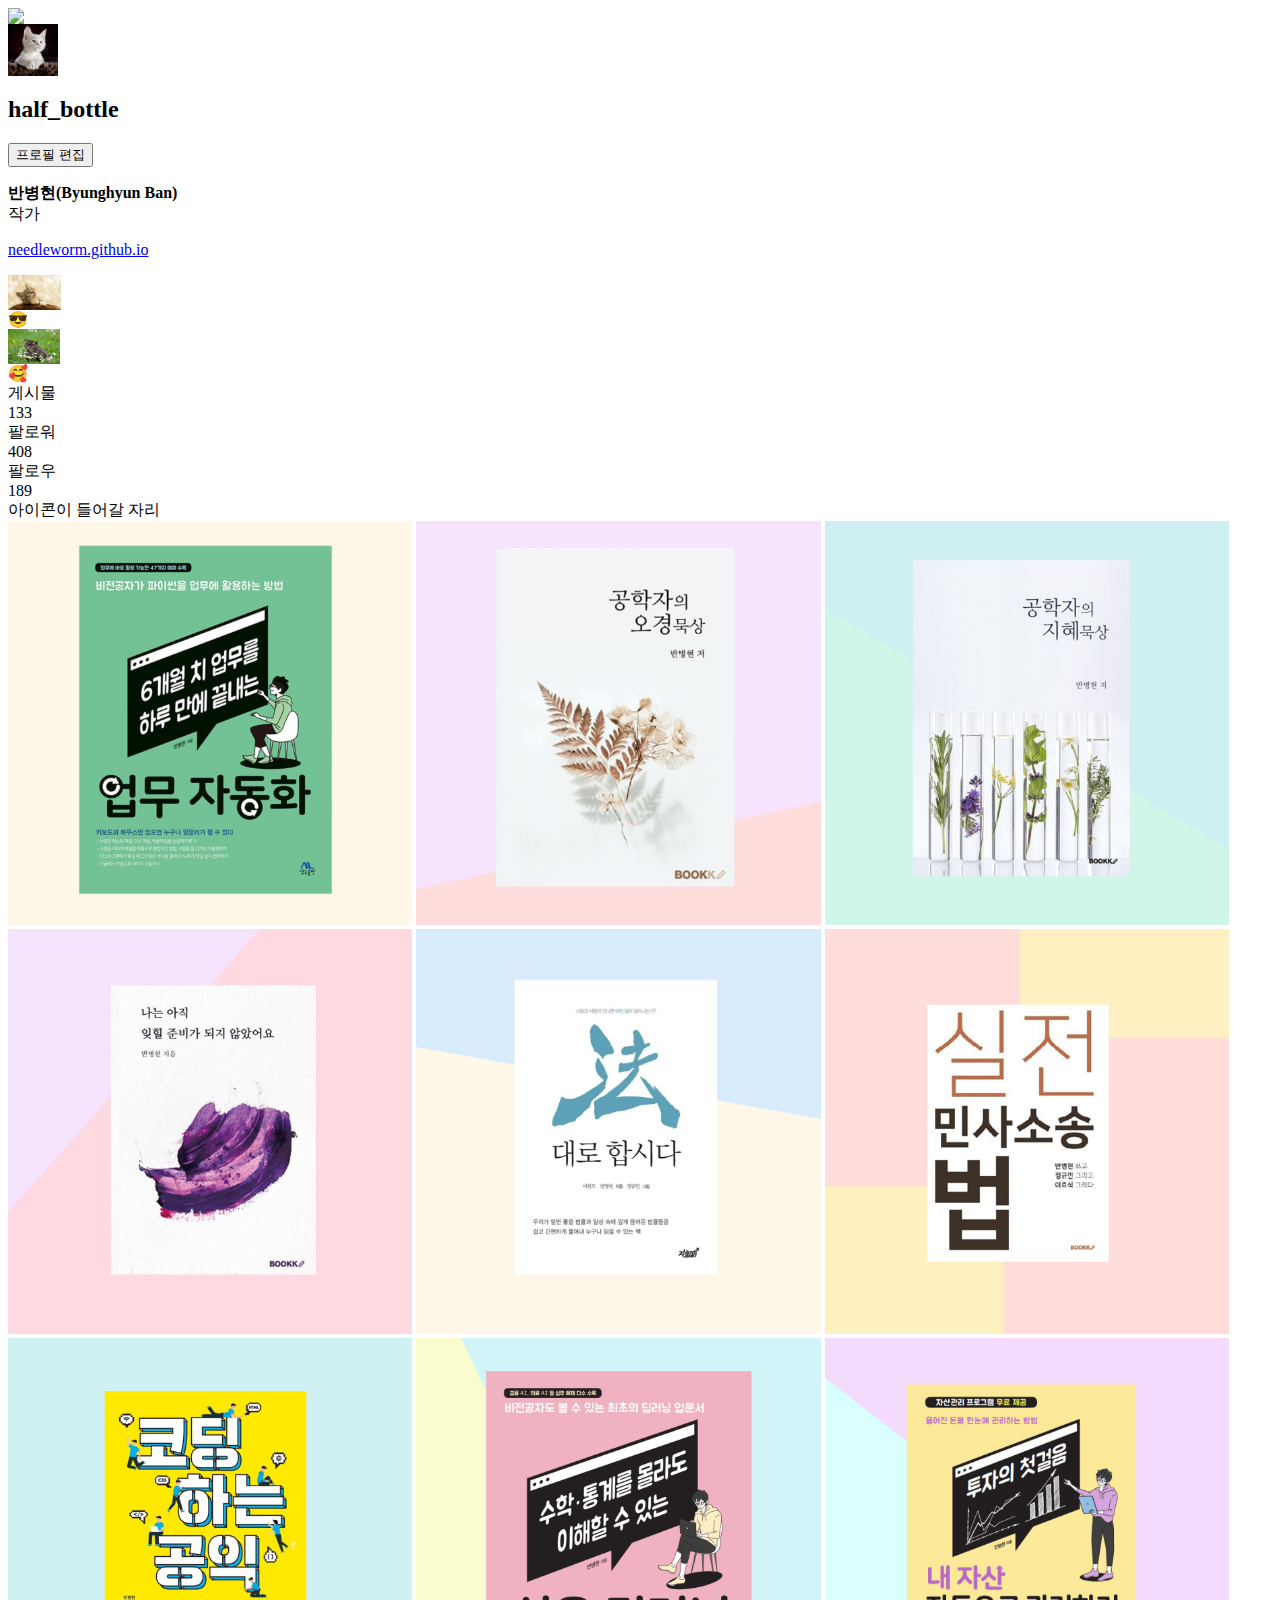
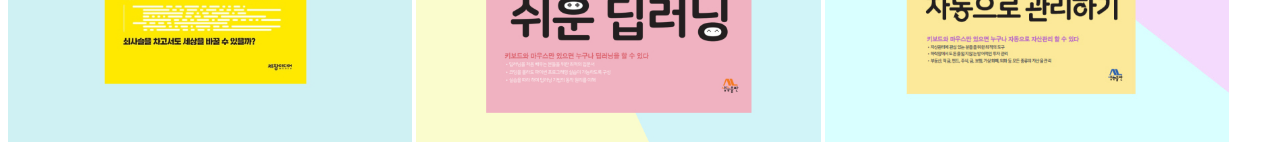
==== index.html @ 42fc406e "ver 1.0 html 뼈대" ====
<html>
 <head></head>
  <body>
    <img src="https://www.instagram.com/static/images/web/mobile_nav_type_logo.png/735145cfe0a4.png"/>
     <div>
    <img src="image/profile.jpg" width="50px"/>
      <div>
    <h2>half_bottle</h2>
    <button>프로필 편집</button>
      </div>
     </div> 
     <div>
    <p>
        <strong>
        반병현(Byunghyun Ban)
        </strong><br/>
        작가
    </p>
    <p>
    <a href="https://needleworm.github.io">
    needleworm.github.io
    </a>
    </p>
     </div>  
     <div>
     <div>
      <div> 
      <img src="image/hl 1.jpg" height="35px"/>
      </div>
      <div>
        😎
      </div>
    </div>
    <div>
      <div>
      <img src="image/hl 2.jpg" height="35px"/>
    </div>
     <div>
      🥰
    </div>
   </div>
   </div>
    <div>
    게시물<br/>
    133
    </div>
    <div>
    팔로워<br/>
    408
    </div>
    <div>
    팔로우<br/>
    189
    </div>
    </div>
     <div>아이콘이 들어갈 자리</div>
     <div>
      <img src="image/thumbnails/1.jpg" width="32%"/>
      <img src="image/thumbnails/2.jpg" width="32%"/>
      <img src="image/thumbnails/3.jpg" width="32%"/>
      <img src="image/thumbnails/4.jpg" width="32%"/>
      <img src="image/thumbnails/5.jpg" width="32%"/>
      <img src="image/thumbnails/6.jpg" width="32%"/>
      <img src="image/thumbnails/7.jpg" width="32%"/>
      <img src="image/thumbnails/8.jpg" width="32%"/>
      <img src="image/thumbnails/9.jpg" width="32%"/>
     </div>
  </body>
</html>
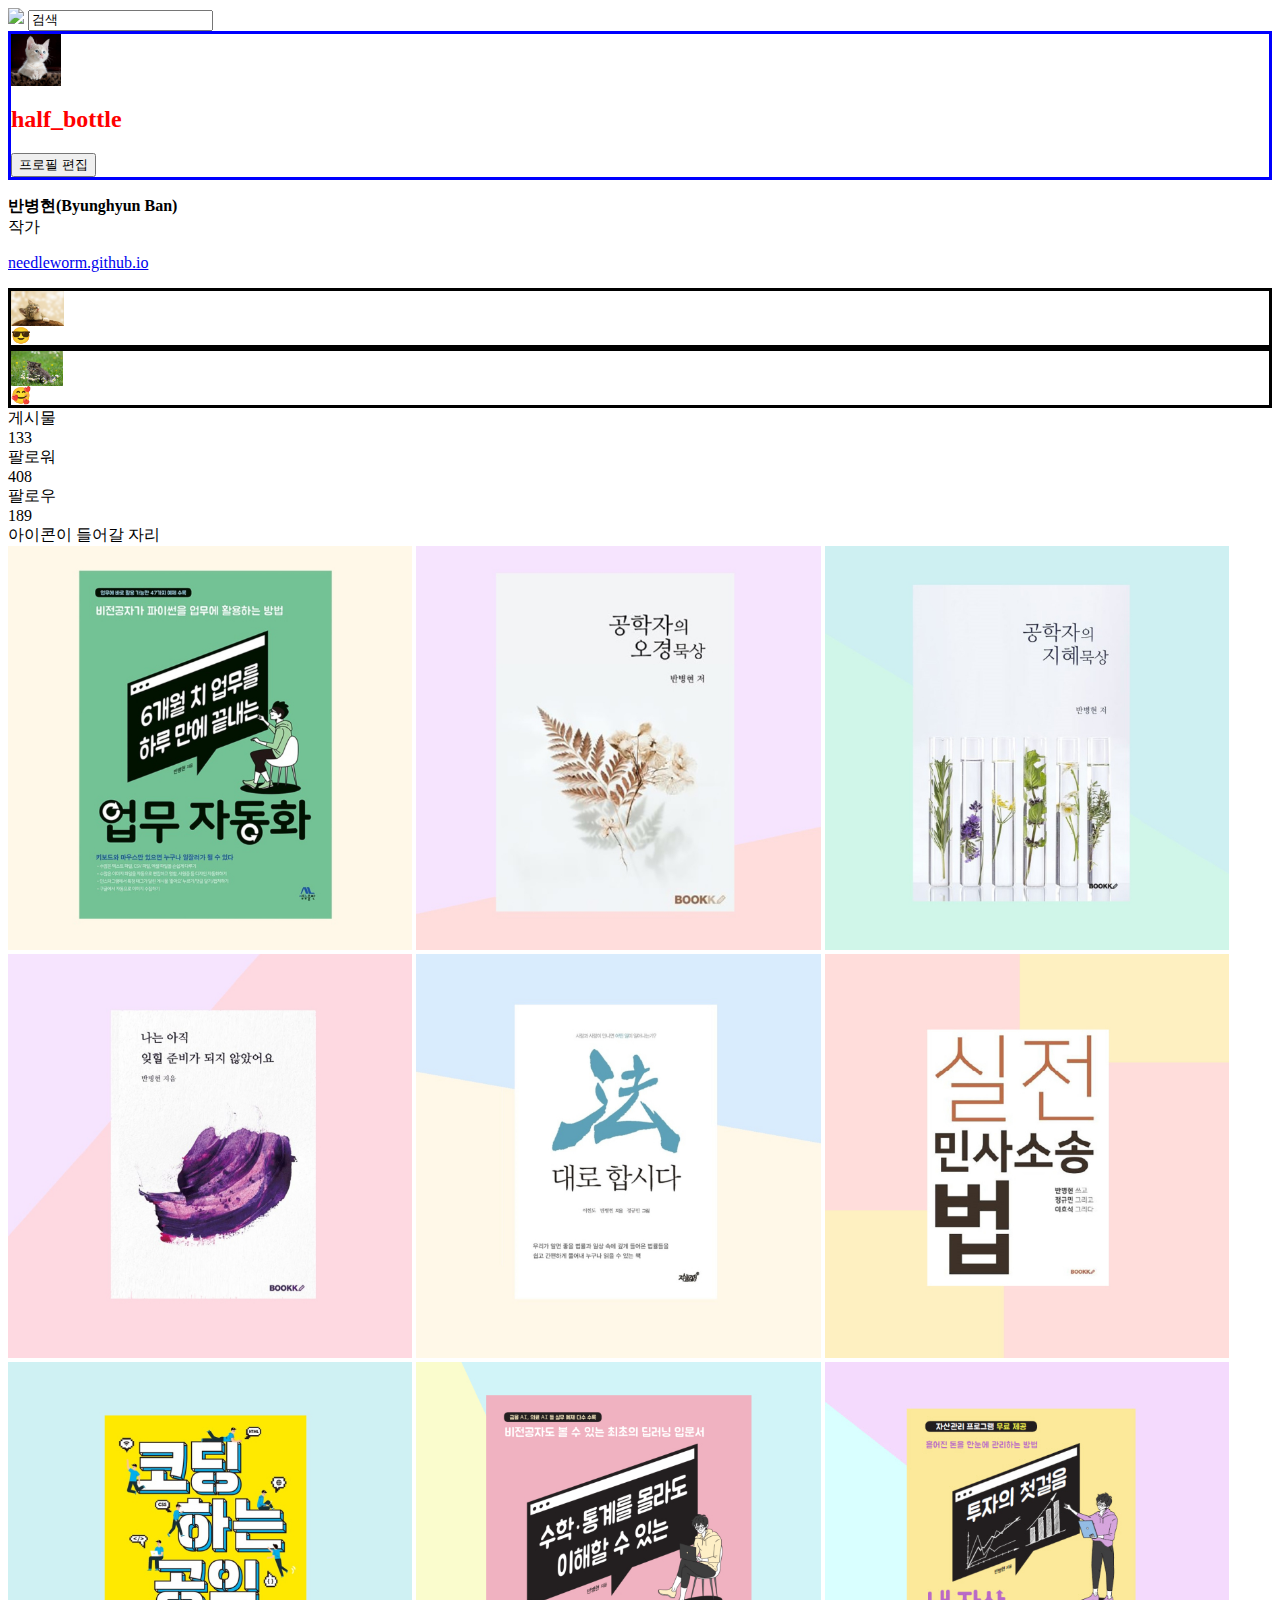
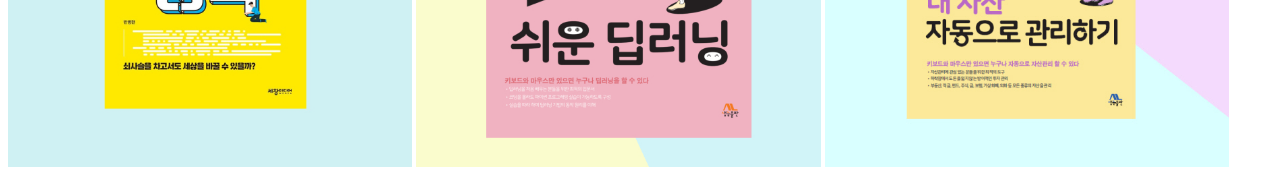
==== commit 70d08719: "style.css 추가" ====
--- a/index.html
+++ b/index.html
@@ -1,8 +1,13 @@
 <html>
- <head></head>
+ <head>
+  <link href="style.css" rel="stylesheet">
+ </head>
   <body>
+    <div>
     <img src="https://www.instagram.com/static/images/web/mobile_nav_type_logo.png/735145cfe0a4.png"/>
-     <div>
+    <input type="search" value="검색"/>
+  </div>
+    <div id="profile">
     <img src="image/profile.jpg" width="50px"/>
       <div>
     <h2>half_bottle</h2>
@@ -23,7 +28,7 @@
     </p>
      </div>  
      <div>
-     <div>
+     <div class="highlight">
       <div> 
       <img src="image/hl 1.jpg" height="35px"/>
       </div>
@@ -31,7 +36,7 @@
         😎
       </div>
     </div>
-    <div>
+    <div class="highlight">
       <div>
       <img src="image/hl 2.jpg" height="35px"/>
     </div>
--- a/style.css
+++ b/style.css
@@ -0,0 +1,9 @@
+h2{
+    color: red;
+  }
+ .highlight{
+    border:solid;
+} #profile{
+          border:solid;
+          border-color:blue;
+        }
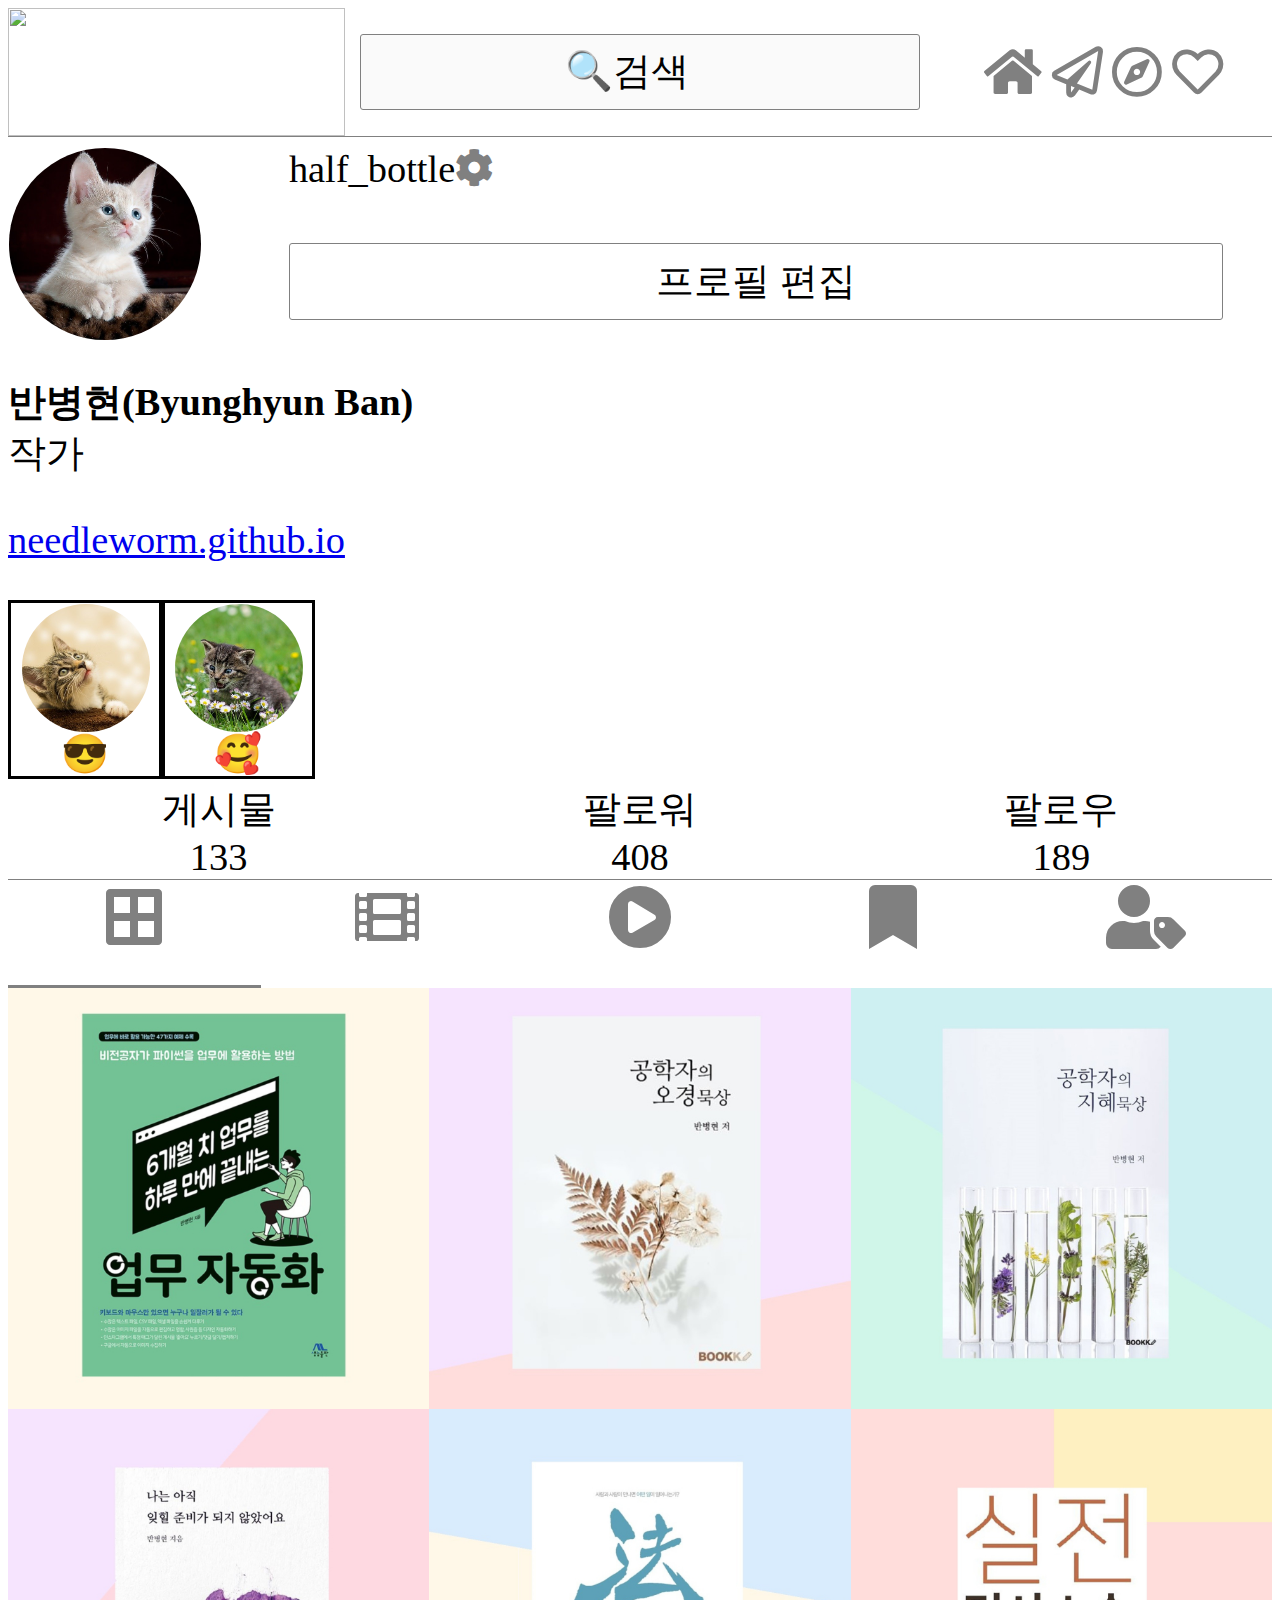
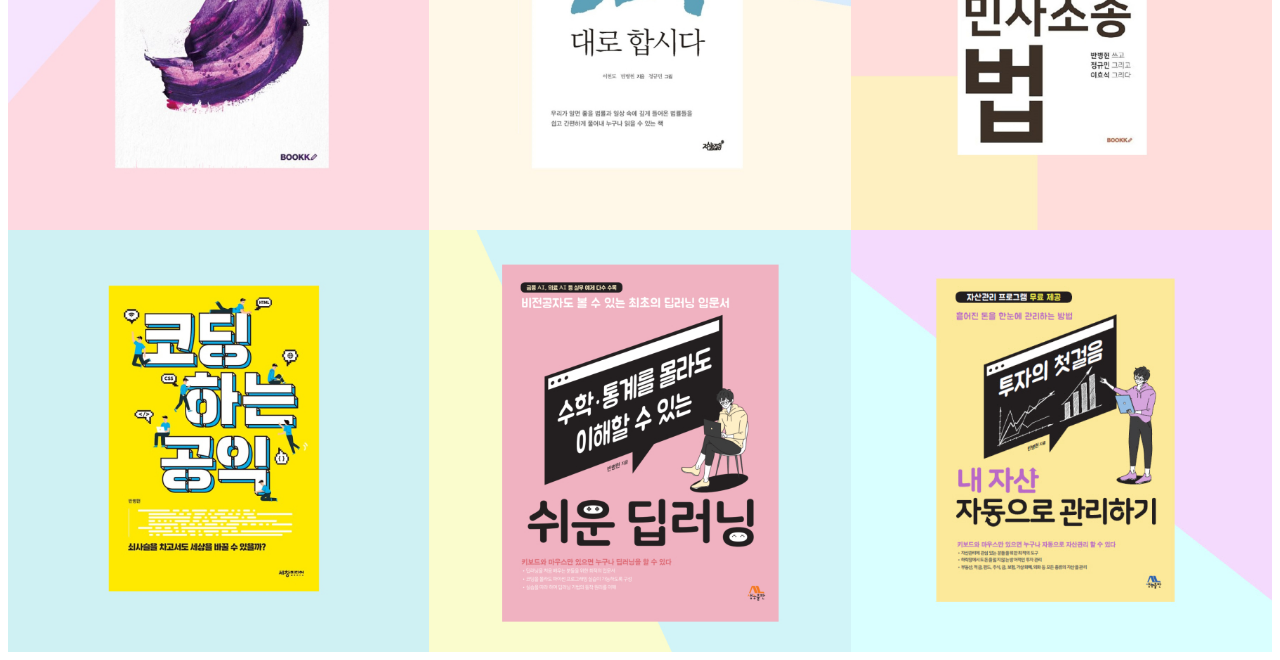
==== commit aed60717: "반응형 웹 페이지" ====
--- a/index.html
+++ b/index.html
@@ -1,16 +1,24 @@
 <html>
  <head>
   <link href="style.css" rel="stylesheet">
+  <link href="https://pro.fontawesome.com/releases/v5.10.0/css/all.css" rel="stylesheet"/>
  </head>
   <body>
-    <div>
+    <div id="top">
     <img src="https://www.instagram.com/static/images/web/mobile_nav_type_logo.png/735145cfe0a4.png"/>
-    <input type="search" value="검색"/>
+    <input type="search" value="🔍검색"/>
+    <div><i class="fas fa-home"></i>
+         <i class="far fa-paper-plane"></i>
+         <i class="far fa-compass"></i>
+         <i class="far fa-heart"></i>
+        </div>
   </div>
     <div id="profile">
-    <img src="image/profile.jpg" width="50px"/>
-      <div>
-    <h2>half_bottle</h2>
+    <div id="profile_pic">
+    <img class="circle_pic" src="image/profile.jpg" />
+    </div>
+      <div id="profile_info">
+    <div id="">half_bottle<i class="fas fa-cog"></i></div>
     <button>프로필 편집</button>
       </div>
      </div> 
@@ -27,48 +35,72 @@
     </a>
     </p>
      </div>  
-     <div>
+     <div id ="highlight_area">
      <div class="highlight">
-      <div> 
-      <img src="image/hl 1.jpg" height="35px"/>
+      <div class="highlight_pic"> 
+      <img class="circle_pic" src="image/hl 1.jpg"/>
       </div>
       <div>
         😎
       </div>
     </div>
     <div class="highlight">
-      <div>
-      <img src="image/hl 2.jpg" height="35px"/>
+      <div class="highlight_pic">
+      <img class="circle_pic" src="image/hl 2.jpg"/>
     </div>
      <div>
       🥰
     </div>
    </div>
+   <div></div>
    </div>
-    <div>
+   <div id="stat_bar">
+    <div class="stat">
     게시물<br/>
     133
     </div>
-    <div>
+    <div class="stat">
     팔로워<br/>
     408
     </div>
-    <div>
+    <div class="stat">
     팔로우<br/>
     189
     </div>
     </div>
-     <div>아이콘이 들어갈 자리</div>
+     <div id="sub_icons">
+      <div class="selected">
+        <i class="fas fa-border-all"></i>
+      </div>  
+      <div>
+        <i class="fas fa-film"></i>
+      </div>  
+      <div>
+        <i class="fas fa-play-circle"></i>
+      </div>  
+      <div>
+        <i class="fas fa-bookmark"></i>
+      </div> 
+      <div>
+        <i class="fas fa-user-tag"></i>
+      </div>  
+     </div>
      <div>
-      <img src="image/thumbnails/1.jpg" width="32%"/>
-      <img src="image/thumbnails/2.jpg" width="32%"/>
-      <img src="image/thumbnails/3.jpg" width="32%"/>
-      <img src="image/thumbnails/4.jpg" width="32%"/>
-      <img src="image/thumbnails/5.jpg" width="32%"/>
-      <img src="image/thumbnails/6.jpg" width="32%"/>
-      <img src="image/thumbnails/7.jpg" width="32%"/>
-      <img src="image/thumbnails/8.jpg" width="32%"/>
-      <img src="image/thumbnails/9.jpg" width="32%"/>
+     <div class="thumbnail_grid">
+      <img src="image/thumbnails/1.jpg" class="thumbnail"/>
+      <img src="image/thumbnails/2.jpg" class="thumbnail"/>
+      <img src="image/thumbnails/3.jpg" class="thumbnail"/>
      </div>
+     <div class="thumbnail_grid">
+      <img src="image/thumbnails/4.jpg" class="thumbnail"/>
+      <img src="image/thumbnails/5.jpg" class="thumbnail"/>
+      <img src="image/thumbnails/6.jpg" class="thumbnail"/>
+     </div>
+     <div class="thumbnail_grid">
+      <img src="image/thumbnails/7.jpg" class="thumbnail"/>
+      <img src="image/thumbnails/8.jpg" class="thumbnail"/>
+      <img src="image/thumbnails/9.jpg" class="thumbnail"/>
+     </div>
+    </div>
   </body>
 </html>--- a/style.css
+++ b/style.css
@@ -1,9 +1,149 @@
-h2{
-    color: red;
-  }
- .highlight{
+body{
+  font-size: 3vw;
+}
+.highlight{
     border:solid;
-} #profile{
-          border:solid;
-          border-color:blue;
-        }
+}
+.thumbnail_grid{
+    display:grid;
+    grid-template-columns: 1fr 1fr 1fr;
+}        
+
+.thumbnail{
+  width:100%;
+}
+
+#stat_bar{
+  display:grid;
+  grid-template-columns:1fr 1fr 1fr;
+
+  border-top: 1fr solid gray;
+  border-bottom: 1px solid gray;
+
+  margin-bottom: 5px;
+  margin-top:5px;
+}
+
+.stat{
+    text-align:center;
+}
+
+.circle_pic{
+    border: solid white 1px;
+    border-radius: 50%;
+
+    width:100%;
+    height:100%;
+    object-fit: cover;
+    }
+#profile_pic{
+    width: 15vw;
+    height: 15vw;
+}
+
+.highlight_pic{
+  width:10vw;
+  height: 10vw;
+
+  margin-left: auto;
+  margin-right: auto;
+}
+
+#highlight_area{
+  display:grid;
+  grid-template-columns: 12vw 12vw 1fr;
+}
+
+.highlight{
+  text-align:center;
+}
+
+#profile{
+  display:grid;
+  grid-template-columns: 1fr 3.5fr;
+}
+
+#profile_info{
+  display:grid;
+  grid-template-rows: 1fr 1fr;
+  height: 15vw;
+}
+
+#id{
+  font-size: 6vw;
+  font-weight: 100;
+}
+
+button{
+  height:80%;
+  width:95%;
+
+  font-size:3vw;
+  background-color:white;
+  border: solid gray 1px;
+  border-radius:3px;
+}
+
+#top{
+  display:grid;
+  grid-template-columns: 4fr 7fr 4fr;
+  height:10vw;
+  min-height: 10vw;
+  border-bottom:solid gray 0.1px;
+  margin-bottom: 10px;
+}
+
+#top img{
+     margin-left: auto;
+     margin-right: auto;
+     
+    height: 100%;
+    object-fit: contain;
+}
+
+#top input{
+   height: 60%;
+   width: 95%;
+
+   margin-left: auto;
+   margin-right: auto;
+   margin-top:auto;
+   margin-bottom: auto;
+
+   text-align: center;
+   background-color: rgb(250, 250, 250);
+
+   border: solid gray 1px;
+   border-radius: 3px;
+
+   font-size: 3vw;
+   font-weight: 100;
+}
+i{
+  color:gray;
+}
+
+#top i{
+  font-size:4vw;
+}
+
+#top div{
+  text-align:center;
+  padding-top:3vw;
+}
+
+#sub_icons{
+  display: grid;
+  grid-template-columns: 1fr 1fr 1fr 1fr 1fr;
+
+  text-align: center;
+  font-size: 5vw;
+
+  height: 8vw;
+}
+
+.selected{
+  border-bottom: solid gray 3px;
+}
+
+
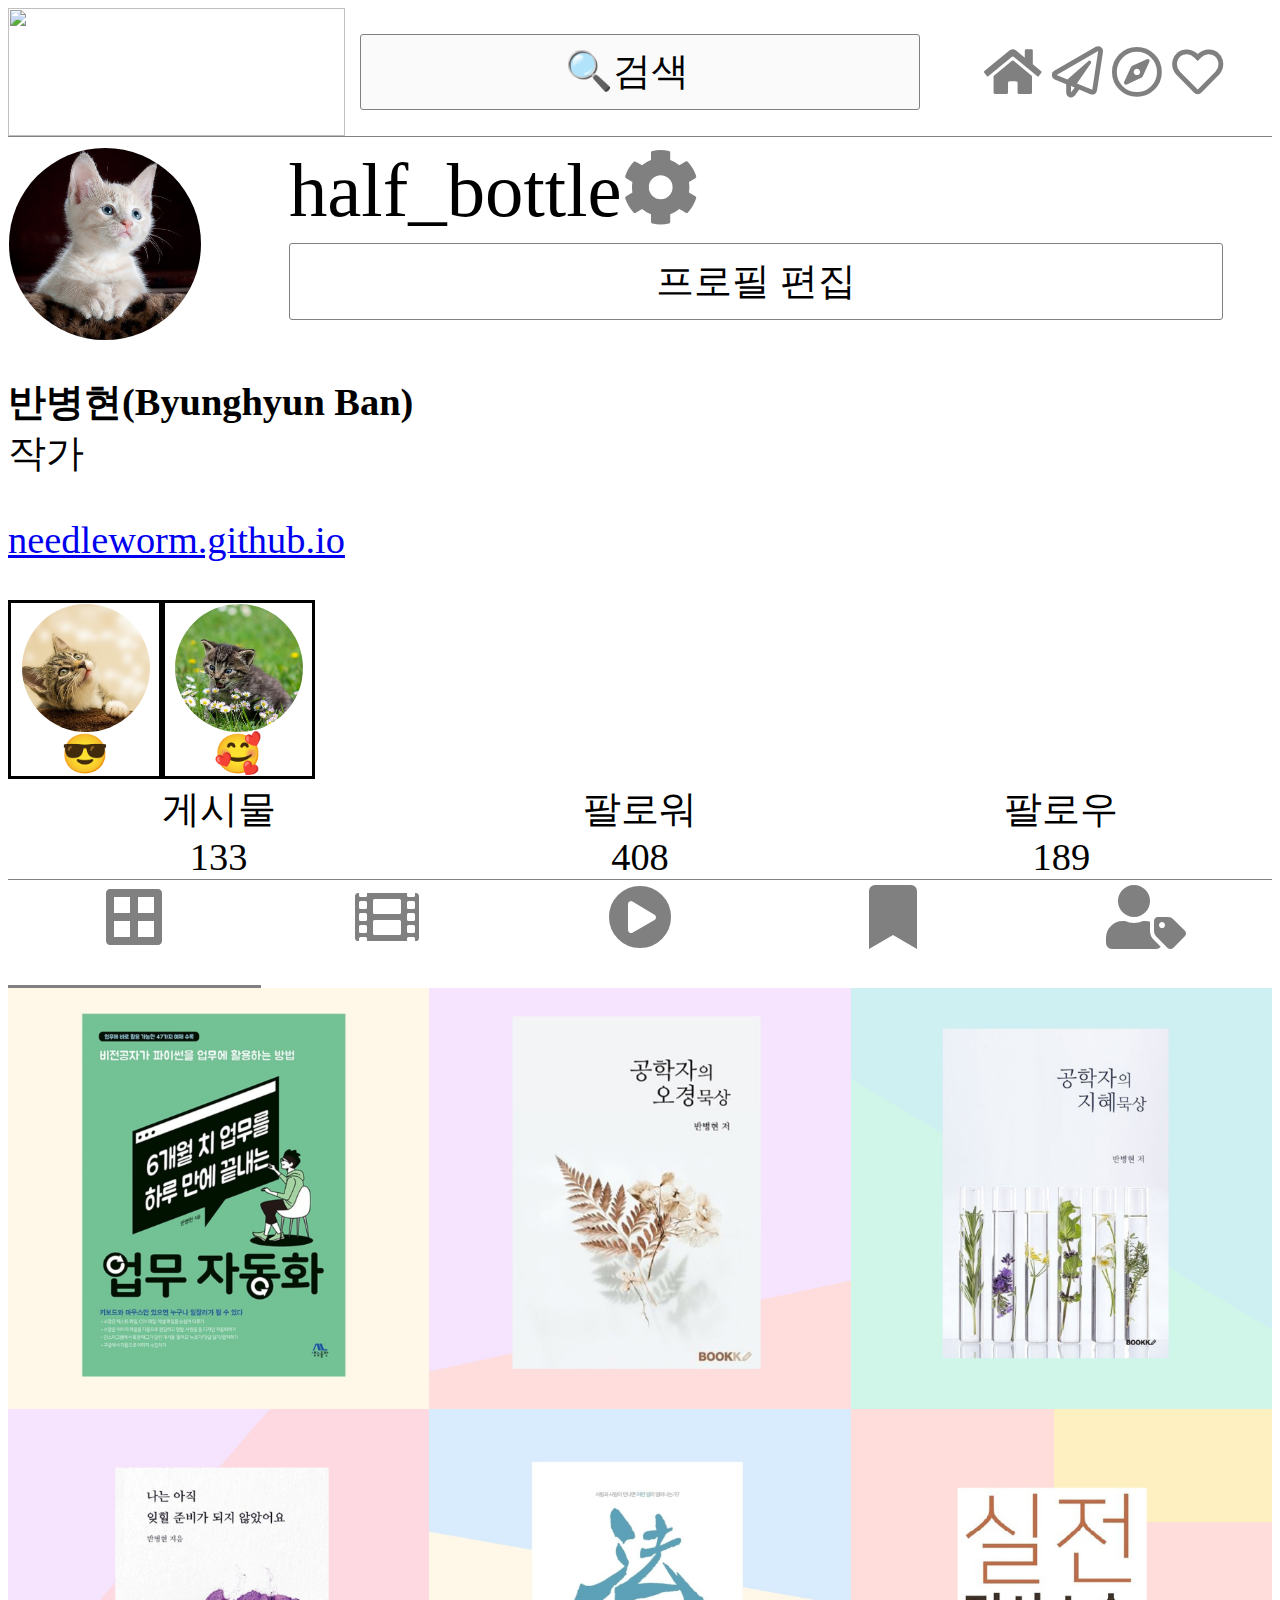
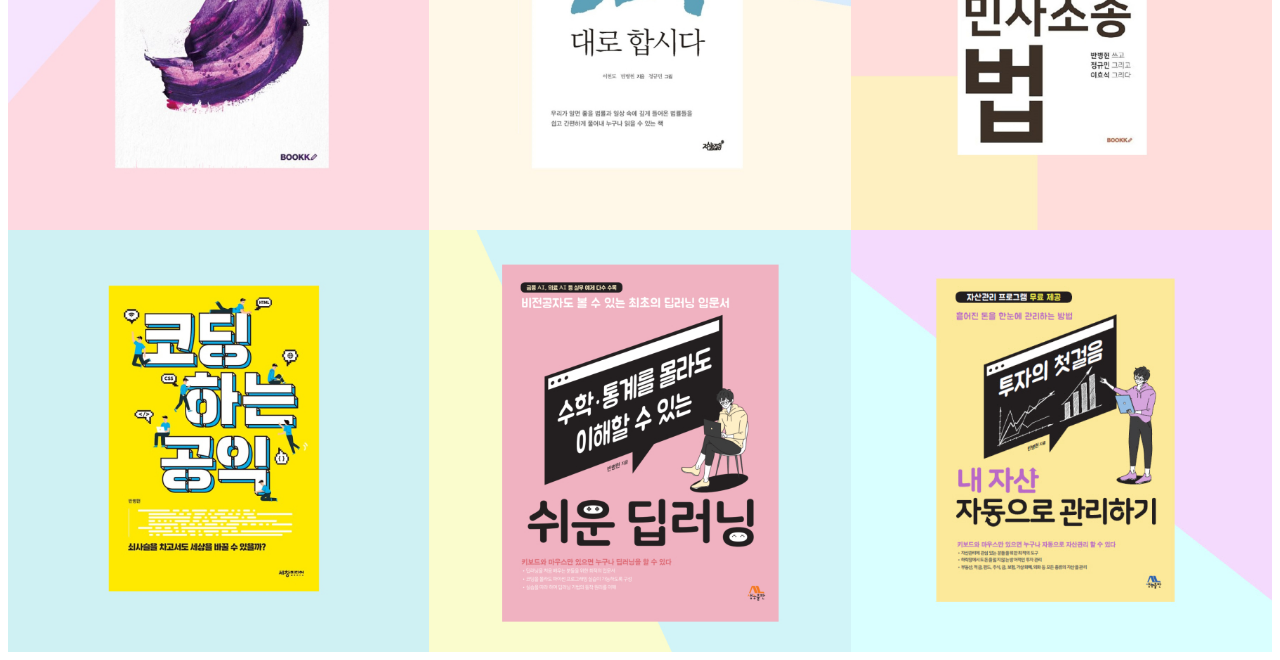
==== commit 480e862b: "90퍼 완성 인스타그램" ====
--- a/index.html
+++ b/index.html
@@ -3,7 +3,12 @@
   <link href="style.css" rel="stylesheet">
   <link href="https://pro.fontawesome.com/releases/v5.10.0/css/all.css" rel="stylesheet"/>
  </head>
+ <script src="script.js"></script>
   <body>
+    <script>
+      console.log("test")
+      alert("오늘 기분은 어떠신가요?")
+    </script>
     <div id="top">
     <img src="https://www.instagram.com/static/images/web/mobile_nav_type_logo.png/735145cfe0a4.png"/>
     <input type="search" value="🔍검색"/>
@@ -18,18 +23,19 @@
     <img class="circle_pic" src="image/profile.jpg" />
     </div>
       <div id="profile_info">
-    <div id="">half_bottle<i class="fas fa-cog"></i></div>
+    <div id="id">
+      <span>half_bottle</span><i class="fas fa-cog"></i></div>
     <button>프로필 편집</button>
       </div>
      </div> 
      <div>
     <p>
-        <strong>
+        <strong id="userInfo">
         반병현(Byunghyun Ban)
         </strong><br/>
-        작가
+        <span id="summary">작가</span>
     </p>
-    <p>
+    <p id="profileDetail">
     <a href="https://needleworm.github.io">
     needleworm.github.io
     </a>
